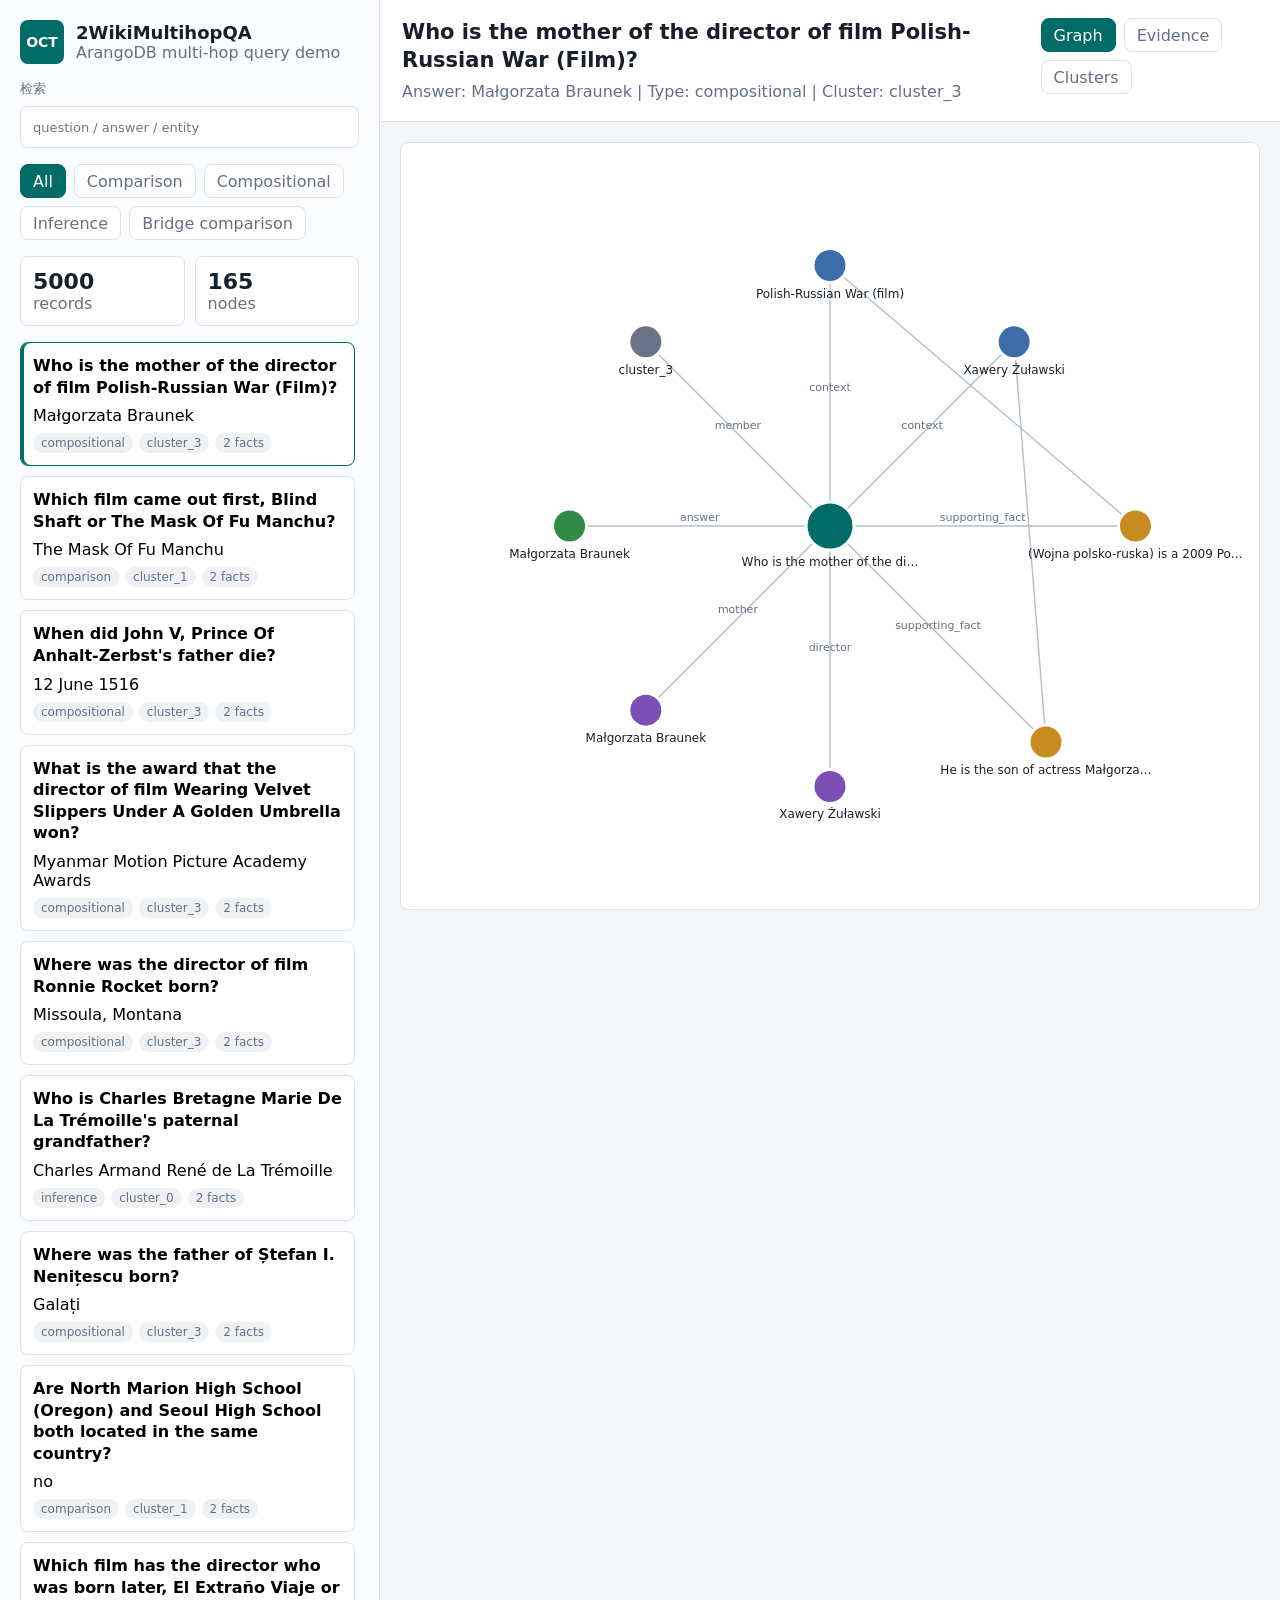
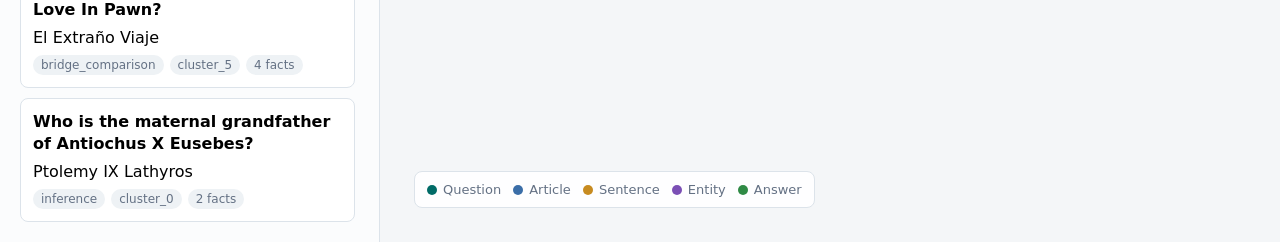
==== index.html @ 942ec45a "Deploy OCT multihop QA demo" ====
<!doctype html>
<html lang="zh-CN">
  <head>
    <meta charset="utf-8" />
    <meta name="viewport" content="width=device-width, initial-scale=1" />
    <title>2WikiMultihopQA ArangoDB Demo</title>
    <link rel="stylesheet" href="./styles.css" />
  </head>
  <body>
    <main class="app-shell">
      <aside class="sidebar" aria-label="Question retrieval">
        <div class="brand">
          <span class="mark">OCT</span>
          <div>
            <h1>2WikiMultihopQA</h1>
            <p>ArangoDB multi-hop query demo</p>
          </div>
        </div>

        <label class="search">
          <span>检索</span>
          <input id="searchInput" type="search" placeholder="question / answer / entity" autocomplete="off" />
        </label>

        <div class="filters" aria-label="Filters">
          <button class="chip active" data-filter="all">All</button>
          <button class="chip" data-filter="comparison">Comparison</button>
          <button class="chip" data-filter="compositional">Compositional</button>
          <button class="chip" data-filter="inference">Inference</button>
          <button class="chip" data-filter="bridge_comparison">Bridge comparison</button>
        </div>

        <div class="meta-grid">
          <div>
            <strong id="recordCount">0</strong>
            <span>records</span>
          </div>
          <div>
            <strong id="nodeCount">0</strong>
            <span>nodes</span>
          </div>
        </div>

        <section class="result-list" id="resultList" aria-label="Retrieved questions"></section>
      </aside>

      <section class="workspace">
        <header class="toolbar">
          <div>
            <h2 id="questionTitle">选择一个问题查看多跳路径</h2>
            <p id="answerText">检索结果、证据句、实体关系和答案会在这里联动。</p>
          </div>
          <div class="view-switch" role="tablist" aria-label="Views">
            <button class="active" data-view="graph">Graph</button>
            <button data-view="evidence">Evidence</button>
            <button data-view="clusters">Clusters</button>
          </div>
        </header>

        <section class="view active" id="graphView" aria-label="Multi-hop graph">
          <svg id="graphSvg" role="img" aria-label="Reasoning path graph"></svg>
          <div class="legend">
            <span><i class="q"></i>Question</span>
            <span><i class="a"></i>Article</span>
            <span><i class="s"></i>Sentence</span>
            <span><i class="e"></i>Entity</span>
            <span><i class="ans"></i>Answer</span>
          </div>
        </section>

        <section class="view" id="evidenceView" aria-label="Supporting facts">
          <div class="evidence-grid">
            <div>
              <h3>Supporting facts</h3>
              <ol id="supportList"></ol>
            </div>
            <div>
              <h3>Evidence relations</h3>
              <ol id="relationList"></ol>
            </div>
          </div>
        </section>

        <section class="view" id="clustersView" aria-label="Cluster charts">
          <div class="chart-panel">
            <h3>Question type distribution</h3>
            <div id="typeChart" class="bar-chart"></div>
          </div>
          <div class="chart-panel">
            <h3>TF-IDF cluster distribution</h3>
            <div id="clusterChart" class="bar-chart"></div>
          </div>
        </section>
      </section>
    </main>

    <script src="./app.js"></script>
  </body>
</html>
---- styles.css ----
:root {
  --bg: #f4f6f8;
  --panel: #ffffff;
  --ink: #17202a;
  --muted: #647184;
  --line: #dce3ea;
  --accent: #006b67;
  --accent-2: #9b3d2e;
  --question: #006b67;
  --article: #3b6ea8;
  --sentence: #c78b20;
  --entity: #7b4fb5;
  --answer: #2f8a45;
  --cluster: #697386;
  font-family: Inter, ui-sans-serif, system-ui, -apple-system, BlinkMacSystemFont, "Segoe UI", sans-serif;
}

* {
  box-sizing: border-box;
}

body {
  margin: 0;
  min-height: 100vh;
  background: var(--bg);
  color: var(--ink);
}

button,
input {
  font: inherit;
}

.app-shell {
  display: grid;
  grid-template-columns: minmax(320px, 380px) 1fr;
  min-height: 100vh;
}

.sidebar {
  display: flex;
  flex-direction: column;
  gap: 16px;
  border-right: 1px solid var(--line);
  background: #fbfcfd;
  padding: 20px;
  min-width: 0;
}

.brand {
  display: flex;
  align-items: center;
  gap: 12px;
}

.mark {
  display: grid;
  place-items: center;
  width: 44px;
  height: 44px;
  border-radius: 8px;
  background: var(--accent);
  color: white;
  font-weight: 800;
  font-size: 14px;
}

h1,
h2,
h3,
p {
  margin: 0;
}

h1 {
  font-size: 18px;
  line-height: 1.2;
}

.brand p,
.toolbar p,
.meta-grid span {
  color: var(--muted);
}

.search {
  display: grid;
  gap: 8px;
  font-size: 13px;
  color: var(--muted);
}

.search input {
  width: 100%;
  min-height: 42px;
  border: 1px solid var(--line);
  border-radius: 8px;
  padding: 0 12px;
  color: var(--ink);
  background: white;
  outline: none;
}

.search input:focus {
  border-color: var(--accent);
  box-shadow: 0 0 0 3px rgba(0, 107, 103, 0.12);
}

.filters,
.view-switch {
  display: flex;
  gap: 8px;
  flex-wrap: wrap;
}

.chip,
.view-switch button {
  min-height: 34px;
  border: 1px solid var(--line);
  border-radius: 8px;
  padding: 0 12px;
  background: white;
  color: var(--muted);
  cursor: pointer;
}

.chip.active,
.view-switch button.active {
  border-color: var(--accent);
  background: var(--accent);
  color: white;
}

.meta-grid {
  display: grid;
  grid-template-columns: 1fr 1fr;
  gap: 10px;
}

.meta-grid div {
  border: 1px solid var(--line);
  border-radius: 8px;
  background: white;
  padding: 12px;
}

.meta-grid strong {
  display: block;
  font-size: 22px;
}

.result-list {
  display: grid;
  gap: 10px;
  overflow: auto;
  padding-right: 4px;
}

.result-item {
  display: grid;
  gap: 8px;
  width: 100%;
  border: 1px solid var(--line);
  border-radius: 8px;
  background: white;
  padding: 12px;
  text-align: left;
  cursor: pointer;
}

.result-item.active {
  border-color: var(--accent);
  box-shadow: inset 3px 0 0 var(--accent);
}

.result-item strong {
  line-height: 1.35;
}

.tag-row {
  display: flex;
  flex-wrap: wrap;
  gap: 6px;
}

.tag {
  border-radius: 999px;
  background: #eef2f5;
  color: var(--muted);
  padding: 3px 8px;
  font-size: 12px;
}

.workspace {
  display: grid;
  grid-template-rows: auto 1fr;
  min-width: 0;
}

.toolbar {
  display: flex;
  align-items: flex-start;
  justify-content: space-between;
  gap: 16px;
  border-bottom: 1px solid var(--line);
  background: var(--panel);
  padding: 18px 22px;
}

.toolbar h2 {
  font-size: 21px;
  line-height: 1.35;
  max-width: 900px;
}

.toolbar p {
  margin-top: 5px;
  line-height: 1.45;
}

.view {
  display: none;
  min-height: 0;
  padding: 20px;
}

.view.active {
  display: block;
}

#graphView {
  position: relative;
}

#graphSvg {
  width: 100%;
  height: calc(100vh - 132px);
  min-height: 520px;
  border: 1px solid var(--line);
  border-radius: 8px;
  background: white;
}

.legend {
  position: absolute;
  left: 34px;
  bottom: 34px;
  display: flex;
  flex-wrap: wrap;
  gap: 12px;
  border: 1px solid var(--line);
  border-radius: 8px;
  background: rgba(255, 255, 255, 0.95);
  padding: 10px 12px;
  color: var(--muted);
  font-size: 13px;
}

.legend span {
  display: inline-flex;
  align-items: center;
  gap: 6px;
}

.legend i {
  width: 10px;
  height: 10px;
  border-radius: 50%;
}

.q {
  background: var(--question);
}

.a {
  background: var(--article);
}

.s {
  background: var(--sentence);
}

.e {
  background: var(--entity);
}

.ans {
  background: var(--answer);
}

.evidence-grid {
  display: grid;
  grid-template-columns: 1fr 1fr;
  gap: 16px;
}

.evidence-grid > div,
.chart-panel {
  border: 1px solid var(--line);
  border-radius: 8px;
  background: white;
  padding: 16px;
}

.evidence-grid h3,
.chart-panel h3 {
  margin-bottom: 12px;
  font-size: 17px;
}

ol {
  margin: 0;
  padding-left: 22px;
}

li {
  margin-bottom: 10px;
  line-height: 1.5;
}

.bar-chart {
  display: grid;
  gap: 10px;
}

.bar {
  display: grid;
  grid-template-columns: minmax(110px, 170px) 1fr 46px;
  align-items: center;
  gap: 10px;
}

.bar-track {
  height: 12px;
  border-radius: 999px;
  background: #edf1f4;
  overflow: hidden;
}

.bar-fill {
  height: 100%;
  border-radius: inherit;
  background: var(--accent-2);
}

.node-label {
  font-size: 12px;
  pointer-events: none;
  fill: #17202a;
}

.edge-label {
  font-size: 11px;
  fill: #647184;
}

@media (max-width: 860px) {
  .app-shell {
    grid-template-columns: 1fr;
  }

  .sidebar {
    border-right: 0;
    border-bottom: 1px solid var(--line);
    max-height: 52vh;
  }

  .toolbar,
  .evidence-grid {
    display: grid;
    grid-template-columns: 1fr;
  }

  #graphSvg {
    height: 560px;
  }
}
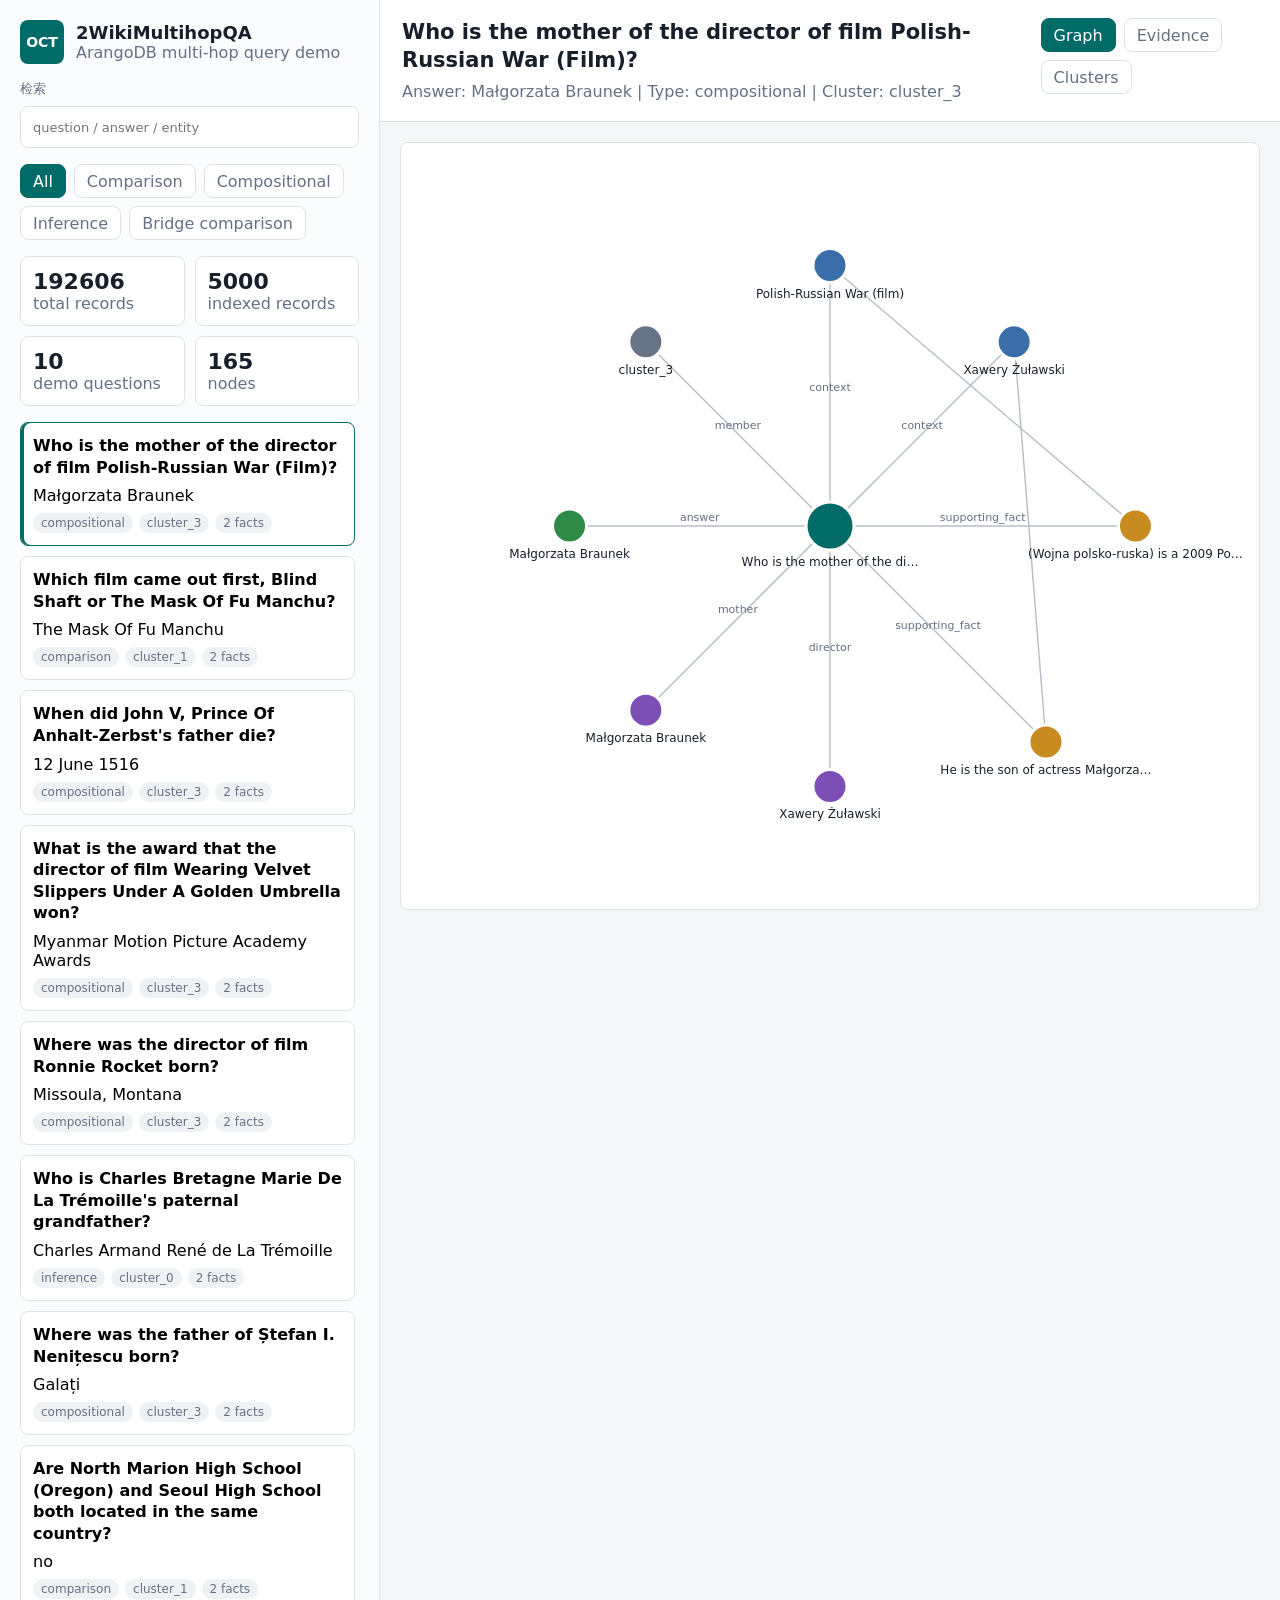
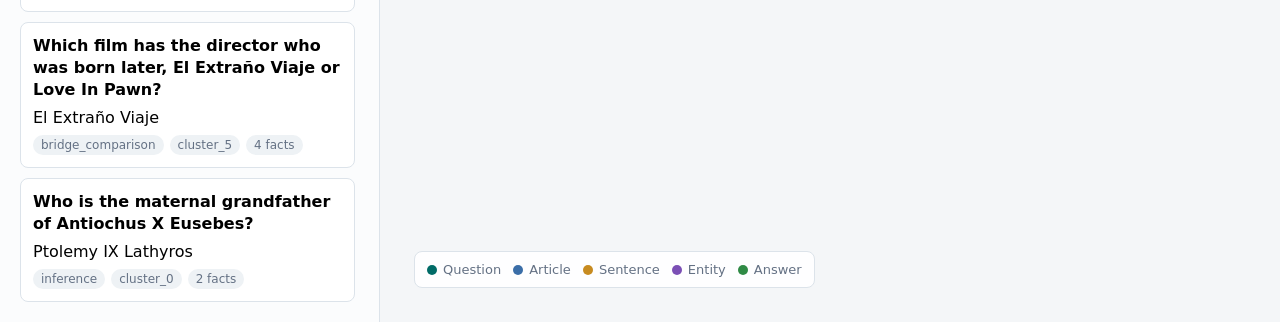
==== commit 2e4ce711: "Clarify full dataset and demo counts" ====
--- a/index.html
+++ b/index.html
@@ -33,7 +33,15 @@
         <div class="meta-grid">
           <div>
             <strong id="recordCount">0</strong>
-            <span>records</span>
+            <span>total records</span>
+          </div>
+          <div>
+            <strong id="indexedCount">0</strong>
+            <span>indexed records</span>
+          </div>
+          <div>
+            <strong id="demoCount">0</strong>
+            <span>demo questions</span>
           </div>
           <div>
             <strong id="nodeCount">0</strong>
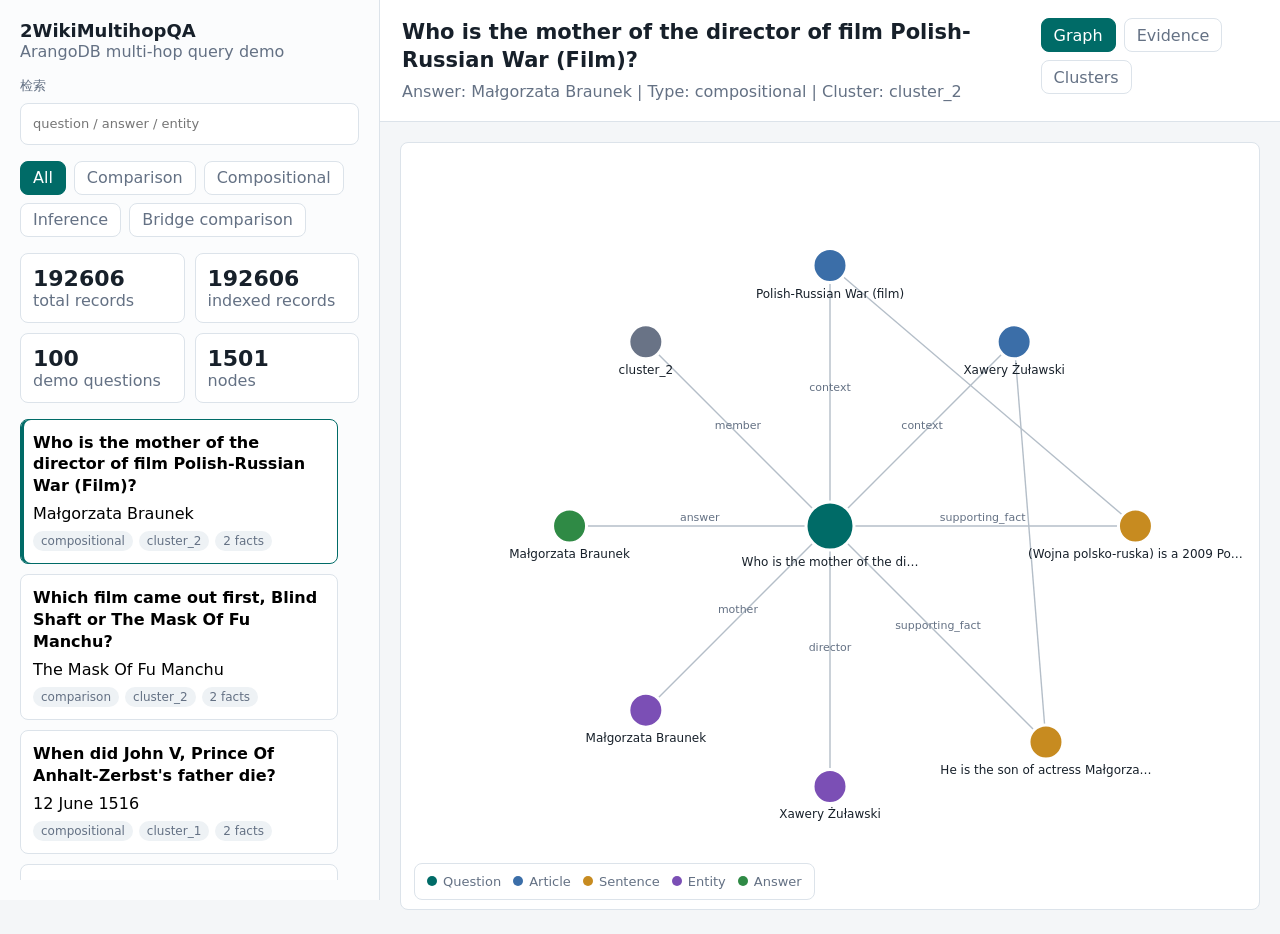
==== commit d20f816f: "Remove OCT corner mark" ====
--- a/index.html
+++ b/index.html
@@ -10,7 +10,6 @@
     <main class="app-shell">
       <aside class="sidebar" aria-label="Question retrieval">
         <div class="brand">
-          <span class="mark">OCT</span>
           <div>
             <h1>2WikiMultihopQA</h1>
             <p>ArangoDB multi-hop query demo</p>
@@ -102,6 +101,6 @@
       </section>
     </main>
 
-    <script src="./app.js"></script>
+    <script src="./app.js?v=20260521-counts"></script>
   </body>
 </html>
--- a/styles.css
+++ b/styles.css
@@ -45,24 +45,14 @@
   background: #fbfcfd;
   padding: 20px;
   min-width: 0;
+  height: 100vh;
+  overflow: hidden;
 }
 
 .brand {
   display: flex;
   align-items: center;
   gap: 12px;
-}
-
-.mark {
-  display: grid;
-  place-items: center;
-  width: 44px;
-  height: 44px;
-  border-radius: 8px;
-  background: var(--accent);
-  color: white;
-  font-weight: 800;
-  font-size: 14px;
 }
 
 h1,
@@ -150,10 +140,15 @@
 }
 
 .result-list {
-  display: grid;
+  flex: 1;
+  min-height: 220px;
+  display: grid;
+  align-content: start;
   gap: 10px;
-  overflow: auto;
-  padding-right: 4px;
+  overflow-y: auto;
+  overscroll-behavior: contain;
+  padding-right: 6px;
+  scrollbar-gutter: stable;
 }
 
 .result-item {
@@ -362,7 +357,9 @@
   .sidebar {
     border-right: 0;
     border-bottom: 1px solid var(--line);
+    height: auto;
     max-height: 52vh;
+    overflow: hidden;
   }
 
   .toolbar,
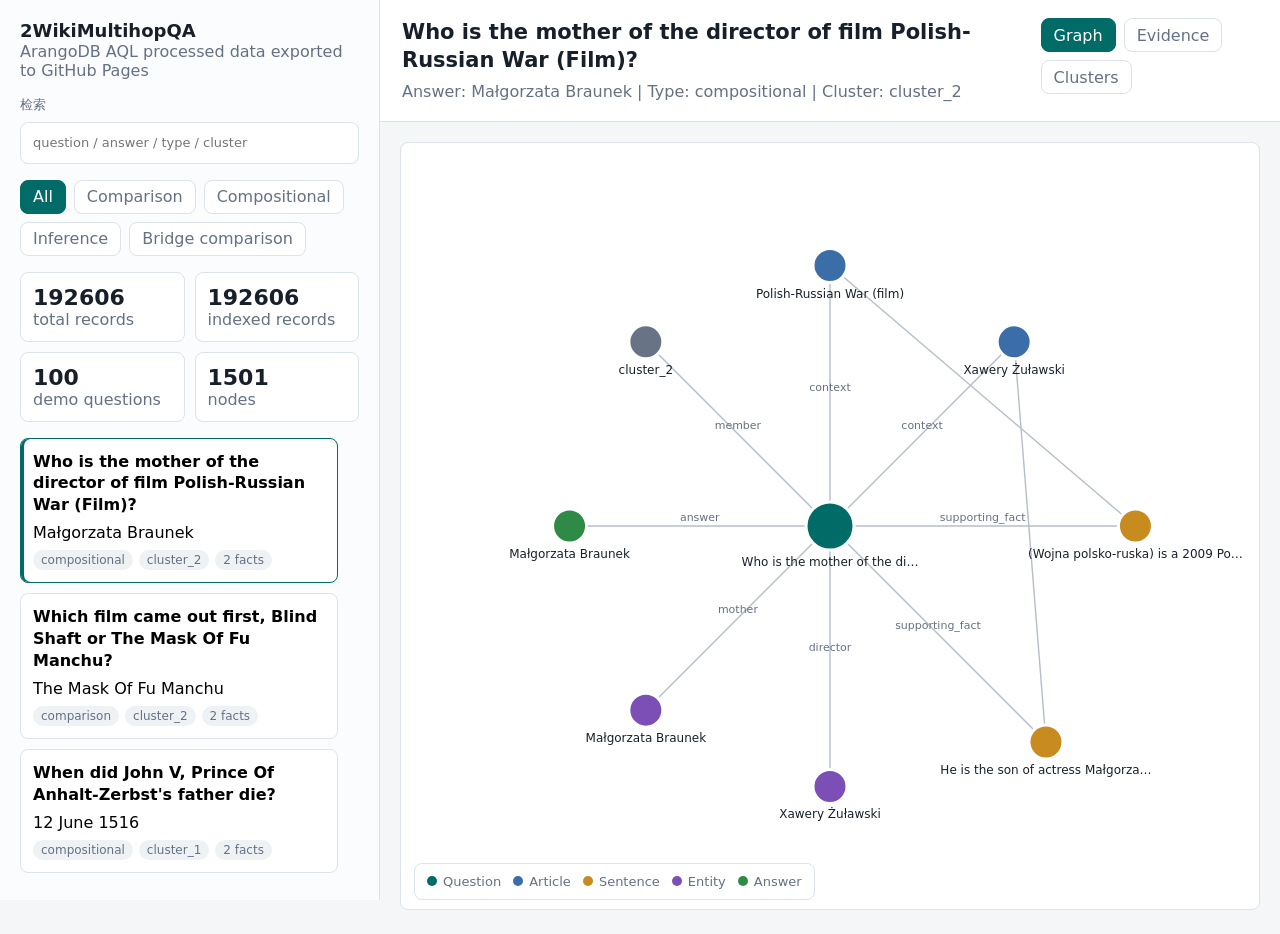
==== commit 1b596436: "Remove graph path note" ====
--- a/index.html
+++ b/index.html
@@ -12,13 +12,13 @@
         <div class="brand">
           <div>
             <h1>2WikiMultihopQA</h1>
-            <p>ArangoDB multi-hop query demo</p>
+            <p>ArangoDB AQL processed data exported to GitHub Pages</p>
           </div>
         </div>
 
         <label class="search">
           <span>检索</span>
-          <input id="searchInput" type="search" placeholder="question / answer / entity" autocomplete="off" />
+          <input id="searchInput" type="search" placeholder="question / answer / type / cluster" autocomplete="off" />
         </label>
 
         <div class="filters" aria-label="Filters">
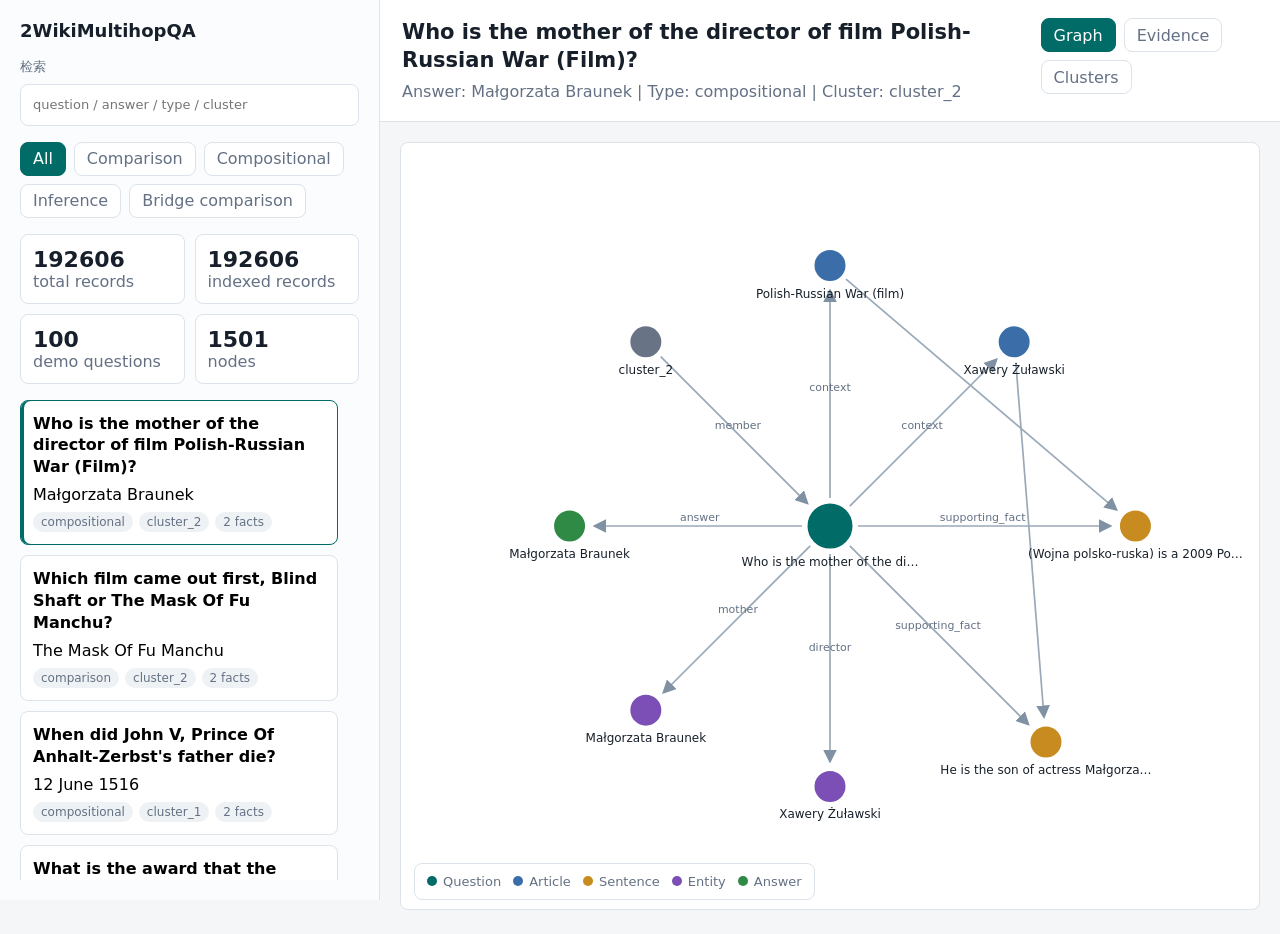
==== commit b339f278: "Remove subtitle and show directed graph edges" ====
--- a/index.html
+++ b/index.html
@@ -12,7 +12,6 @@
         <div class="brand">
           <div>
             <h1>2WikiMultihopQA</h1>
-            <p>ArangoDB AQL processed data exported to GitHub Pages</p>
           </div>
         </div>
 
@@ -101,6 +100,6 @@
       </section>
     </main>
 
-    <script src="./app.js?v=20260521-counts"></script>
+    <script src="./app.js?v=20260608-directed"></script>
   </body>
 </html>
